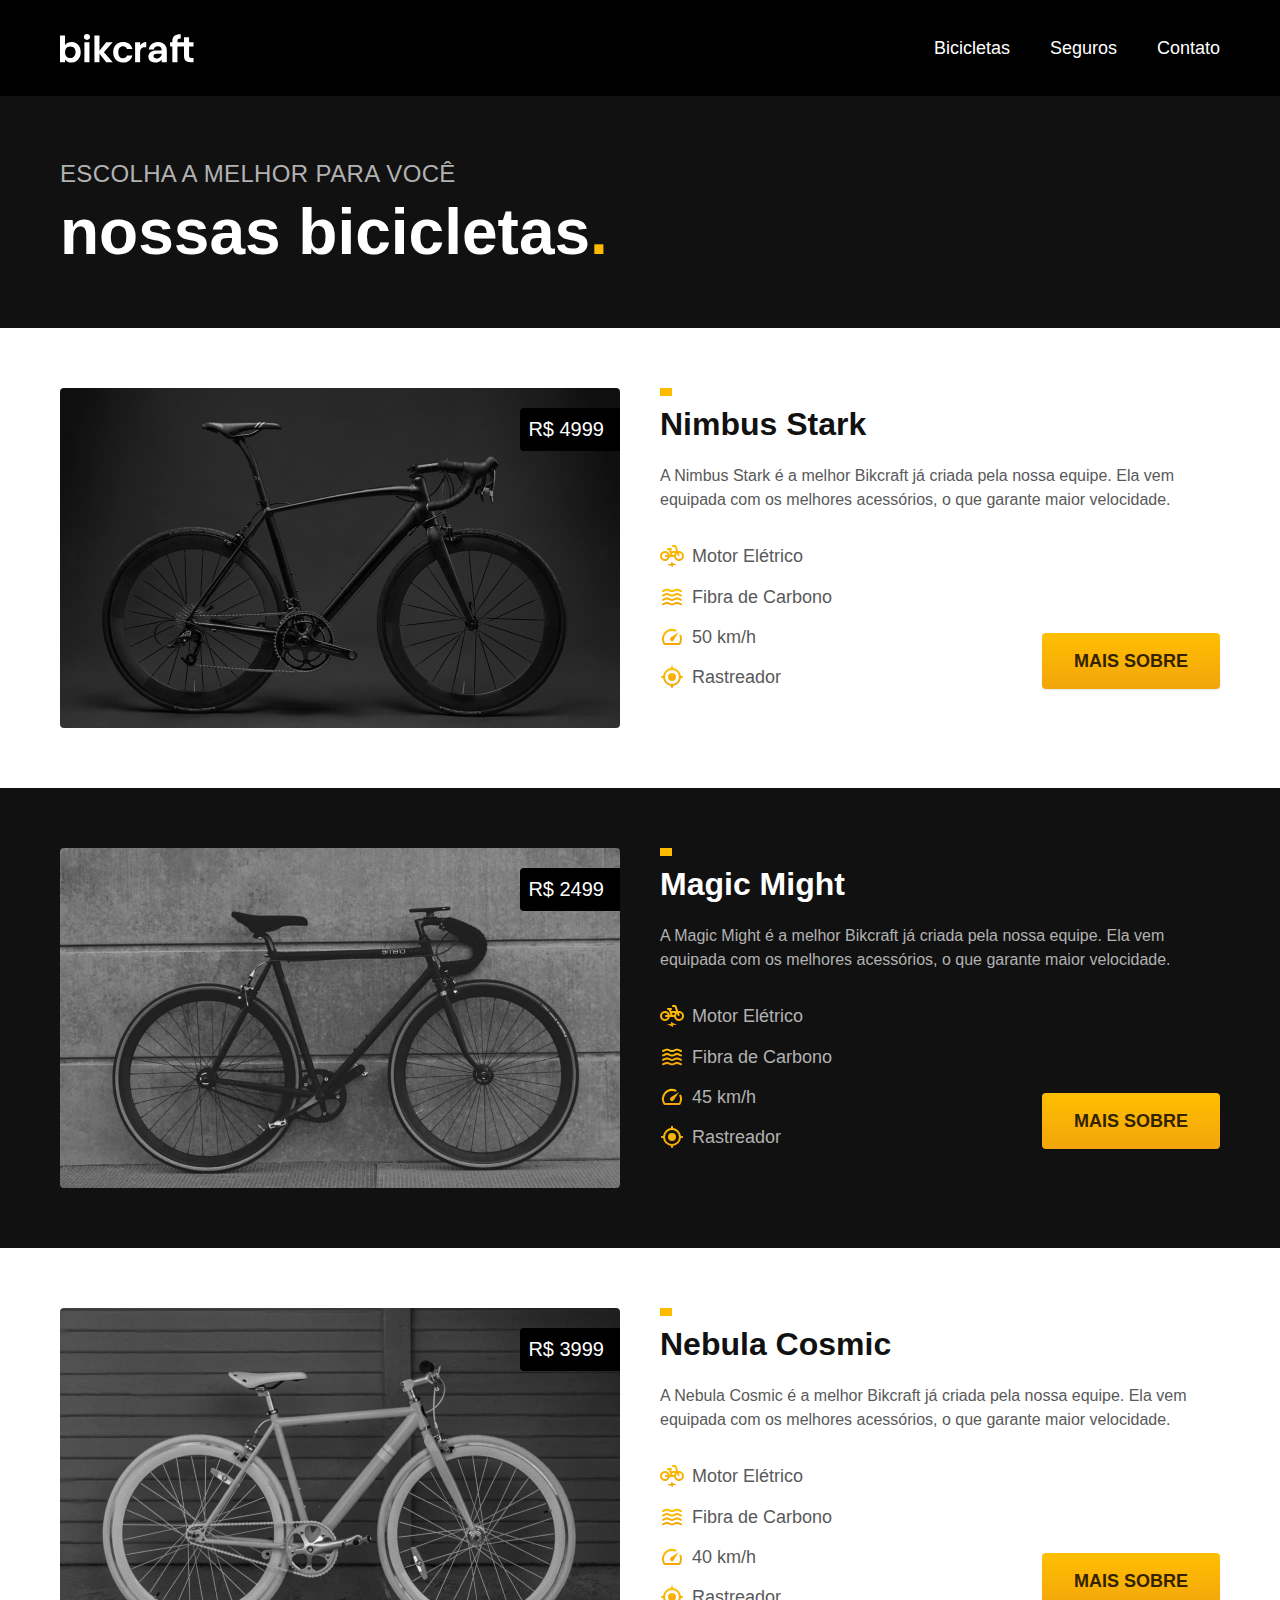
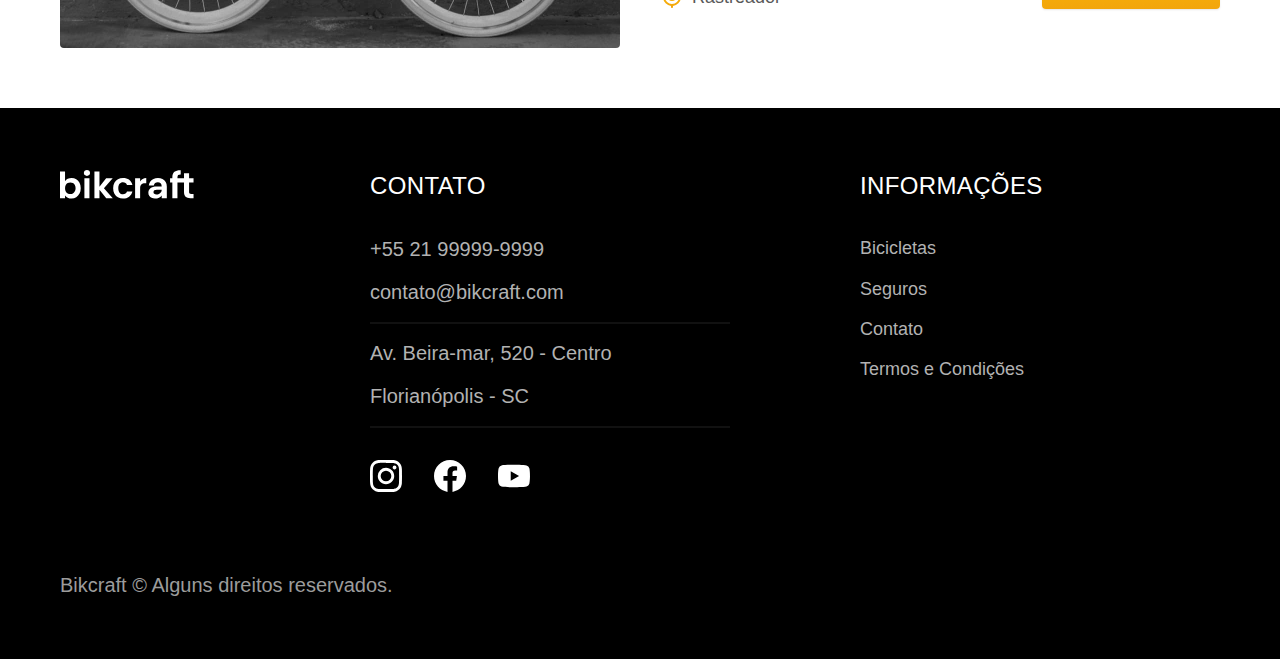
==== bicicletas.html @ 8ae5175b "create term and bikes pages" ====
<!DOCTYPE html>
<html lang="en">

<head>
  <meta charset="UTF-8">
  <meta http-equiv="X-UA-Compatible" content="IE=edge">
  <meta name="viewport" content="width=device-width, initial-scale=1.0">
  <title>Bicicletas | Bikcraft - Bicicletas Elétricas</title>
  <meta name="description" content="Bicicletas.">

  <link rel="stylesheet" href="./css/style.css">

  <!-- <link rel="preconnect" href="https://fonts.googleapis.com">
  <link rel="preconnect" href="https://fonts.gstatic.com" crossorigin>
  <link href="https://fonts.googleapis.com/css2?family=Poppins:wght@400;600&family=Roboto:wght@400;500&family=Merriweather:ital,wght@1,900&display=swap" rel="stylesheet"> -->
</head>



<bod id='bicicletas'>
  <header class="header-bg">
    <div class="header container">
      <a href="./"><img src="./img/bikcraft.svg" alt="bikcraft"></a>
      <nav aria-label="primaria">
        <ul class="header-menu font-1-m cor-0">
          <li><a href="./bicicletas.html">Bicicletas</a></li>
          <li><a href="./seguros.html">Seguros</a></li>
          <li><a href="./contato.html">Contato</a></li>
        </ul>
      </nav>
    </div>
  </header>

  <main>
    <div class="titulo-bg">
      <div class="titulo container">
        <p class="font-2-l-b cor-5">Escolha a melhor para você</p>
        <h1 class="font-1-xxl cor-0">nossas bicicletas<span class="cor-p1">.</span></h1>
      </div>
    </div>

    <div class="bicicletas container">
      <div class="bicicletas-imagem">
        <img src="./img/bicicletas/nimbus.jpg" alt="Bicicleta preta">
        <span class="font-2-m cor-0">R$ 4999</span>
      </div>
      <div class="bicicletas-conteudo">
        <h2 class="font-1-xl">Nimbus Stark</h2>
        <p class="font-2-s cor-8">A Nimbus Stark é a melhor Bikcraft já criada pela nossa equipe. Ela vem equipada com os melhores acessórios, o que garante maior velocidade.</p>
        <ul class="font-1-m cor-8">
          <li>
            <img src="./img/icones/eletrica.svg" alt="">
            Motor Elétrico
          </li>
          <li>
            <img src="./img/icones/carbono.svg" alt="">
            Fibra de Carbono
          </li>
          <li>
            <img src="./img/icones/velocidade.svg" alt="">
            50 km/h
          </li>
          <li>
            <img src="./img/icones/rastreador.svg" alt="">
            Rastreador
          </li>
        </ul>
        <a class="botao seta" href="./bicicletas/nimbus.html">Mais Sobre</a>
      </div>
    </div>

    <div class="bicicletas-bg">
      <div class="bicicletas container">
        <div class="bicicletas-imagem">
          <img src="./img/bicicletas/magic.jpg" alt="Bicicleta preta">
          <span class="font-2-m cor-0">R$ 2499</span>
        </div>
        <div class="bicicletas-conteudo">
          <h2 class="font-1-xl cor-0">Magic Might</h2>
          <p class="font-2-s cor-5">A Magic Might é a melhor Bikcraft já criada pela nossa equipe. Ela vem equipada com os melhores acessórios, o que garante maior velocidade.</p>
          <ul class="font-1-m cor-5">
            <li>
              <img src="./img/icones/eletrica.svg" alt="">
              Motor Elétrico
            </li>
            <li>
              <img src="./img/icones/carbono.svg" alt="">
              Fibra de Carbono
            </li>
            <li>
              <img src="./img/icones/velocidade.svg" alt="">
              45 km/h
            </li>
            <li>
              <img src="./img/icones/rastreador.svg" alt="">
              Rastreador
            </li>
          </ul>
          <a class="botao seta" href="./bicicletas/magic.html">Mais sobre</a>
        </div>
      </div>
    </div>

    <div class="bicicletas container">
      <div class="bicicletas-imagem">
        <img src="./img/bicicletas/nebula.jpg" alt="Bicicleta preta">
        <span class="font-2-m cor-0">R$ 3999</span>
      </div>
      <div class="bicicletas-conteudo">
        <h2 class="font-1-xl">Nebula Cosmic</h2>
        <p class="font-2-s cor-8">A Nebula Cosmic é a melhor Bikcraft já criada pela nossa equipe. Ela vem equipada com os melhores acessórios, o que garante maior velocidade.</p>
        <ul class="font-1-m cor-8">
          <li>
            <img src="./img/icones/eletrica.svg" alt="">
            Motor Elétrico
          </li>
          <li>
            <img src="./img/icones/carbono.svg" alt="">
            Fibra de Carbono
          </li>
          <li>
            <img src="./img/icones/velocidade.svg" alt="">
            40 km/h
          </li>
          <li>
            <img src="./img/icones/rastreador.svg" alt="">
            Rastreador
          </li>
        </ul>
        <a class="botao seta" href="./bicicletas/nebula.html">Mais Sobre</a>
      </div>
    </div>
  </main>

  <footer class="footer-bg">
    <div class="footer container">
      <img src="./img/bikcraft.svg" alt="Bikcraft">
      <div class="footer-contato">
        <h3 class="font-2-l-b cor-0">Contato</h3>
        <ul class="font-2-m cor-5">
          <li><a href="tel:+5521999999999">+55 21 99999-9999</a></li>
          <li><a href="mailto:contato@bikcraft.com">contato@bikcraft.com</a></li>
          <li>Av. Beira-mar, 520 - Centro</li>
          <li>Florianópolis - SC</li>
        </ul>
        <div class="footer-redes">
          <a href="">
            <img src="./img/redes/instagram.svg" alt="Instagram">
          </a>
          <a href="">
            <img src="./img/redes/facebook.svg" alt="Facebook">
          </a>
          <a href="">
            <img src="./img/redes/youtube.svg" alt="Youtube">
          </a>
        </div>
      </div>
      <div class="footer-informacoes">
        <h3 class="font-2-l-b cor-0">Informações</h3>
        <nav>
          <ul class="font-1-m cor-5">
            <li><a href="./bicicletas.html">Bicicletas</a></li>
            <li><a href="./seguros.html">Seguros</a></li>
            <li><a href="./contato.html">Contato</a></li>
            <li><a href="./termos.html">Termos e Condições</a></li>
          </ul>
        </nav>
      </div>
      <p class="footer-copy font-2-m cor-6">Bikcraft © Alguns direitos reservados.</p>
    </div>
  </footer>
  </body>

</html>
---- css/style.css ----
@import './global/global.css';
@import './utils/tipografia.css';
@import './utils/cores.css';

@import './global/header.css';
@import './global/footer.css';

@import './utils/componentes.css';

@import './home/introducao.css';
@import './home/tecnologia.css';
@import './home/parceiros.css';
@import './home/depoimento.css';

@import './bicicletas/bicicletas-lista.css';
@import './bicicletas/bicicletas.css';
@import './termos/termos.css';

@import './seguros/seguros.css';
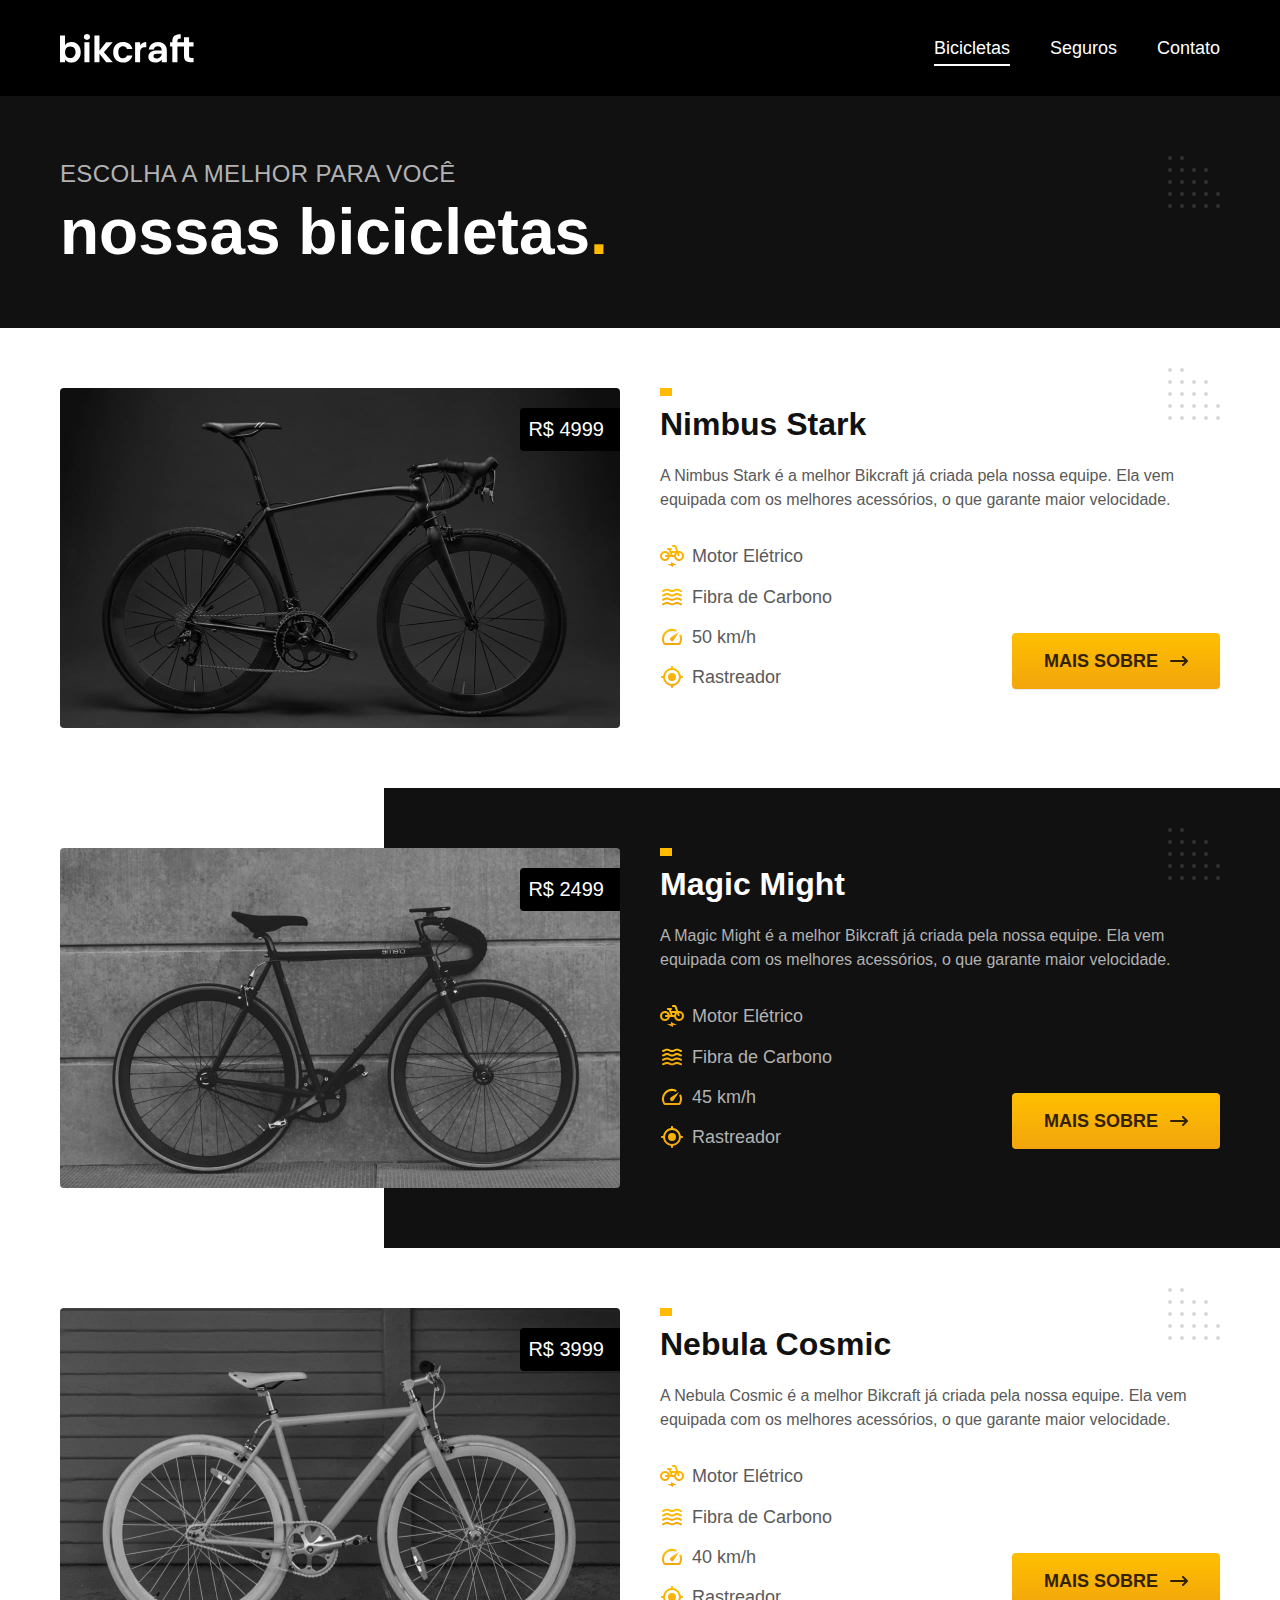
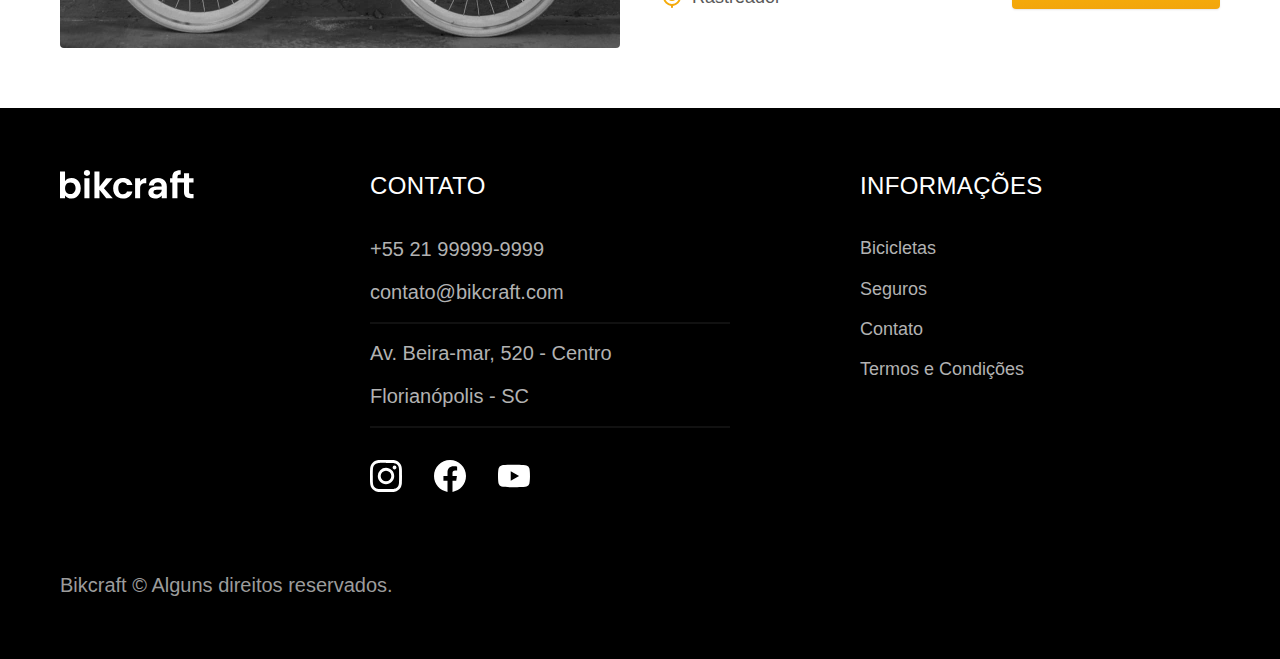
==== commit 225ff725: "Add javascript functions and styles" ====
--- a/bicicletas.html
+++ b/bicicletas.html
@@ -8,11 +8,15 @@
   <title>Bicicletas | Bikcraft - Bicicletas Elétricas</title>
   <meta name="description" content="Bicicletas.">
 
+  <link rel="preload" href="./css/style.css" as="style">
   <link rel="stylesheet" href="./css/style.css">
 
   <!-- <link rel="preconnect" href="https://fonts.googleapis.com">
   <link rel="preconnect" href="https://fonts.gstatic.com" crossorigin>
   <link href="https://fonts.googleapis.com/css2?family=Poppins:wght@400;600&family=Roboto:wght@400;500&family=Merriweather:ital,wght@1,900&display=swap" rel="stylesheet"> -->
+  <script>
+    document.documentElement.classList.add('js');
+  </script>
 </head>
 
 
@@ -169,6 +173,7 @@
       <p class="footer-copy font-2-m cor-6">Bikcraft © Alguns direitos reservados.</p>
     </div>
   </footer>
+  <script src="./js/script.js"></script>
   </body>
 
 </html>--- a/css/style.css
+++ b/css/style.css
@@ -1,6 +1,7 @@
 @import './global/global.css';
 @import './utils/tipografia.css';
 @import './utils/cores.css';
+@import './utils/animacao.css';
 
 @import './global/header.css';
 @import './global/footer.css';
@@ -14,6 +15,19 @@
 
 @import './bicicletas/bicicletas-lista.css';
 @import './bicicletas/bicicletas.css';
+@import './bicicleta/seguro.css';
+
+@import './bicicleta/bicicleta.css';
+
 @import './termos/termos.css';
 
+@import './contato/contato.css';
+@import './contato/lojas.css';
+
+@import './orcamento/orcamento.css';
+
+@import './utils/formulario.css';
+
 @import './seguros/seguros.css';
+@import './seguros/vantagens.css';
+@import './seguros/perguntas.css';
--- a/css/style.css
+++ b/css/style.css
@@ -1,6 +1,7 @@
 @import './global/global.css';
 @import './utils/tipografia.css';
 @import './utils/cores.css';
+@import './utils/animacao.css';
 
 @import './global/header.css';
 @import './global/footer.css';
@@ -14,6 +15,19 @@
 
 @import './bicicletas/bicicletas-lista.css';
 @import './bicicletas/bicicletas.css';
+@import './bicicleta/seguro.css';
+
+@import './bicicleta/bicicleta.css';
+
 @import './termos/termos.css';
 
+@import './contato/contato.css';
+@import './contato/lojas.css';
+
+@import './orcamento/orcamento.css';
+
+@import './utils/formulario.css';
+
 @import './seguros/seguros.css';
+@import './seguros/vantagens.css';
+@import './seguros/perguntas.css';
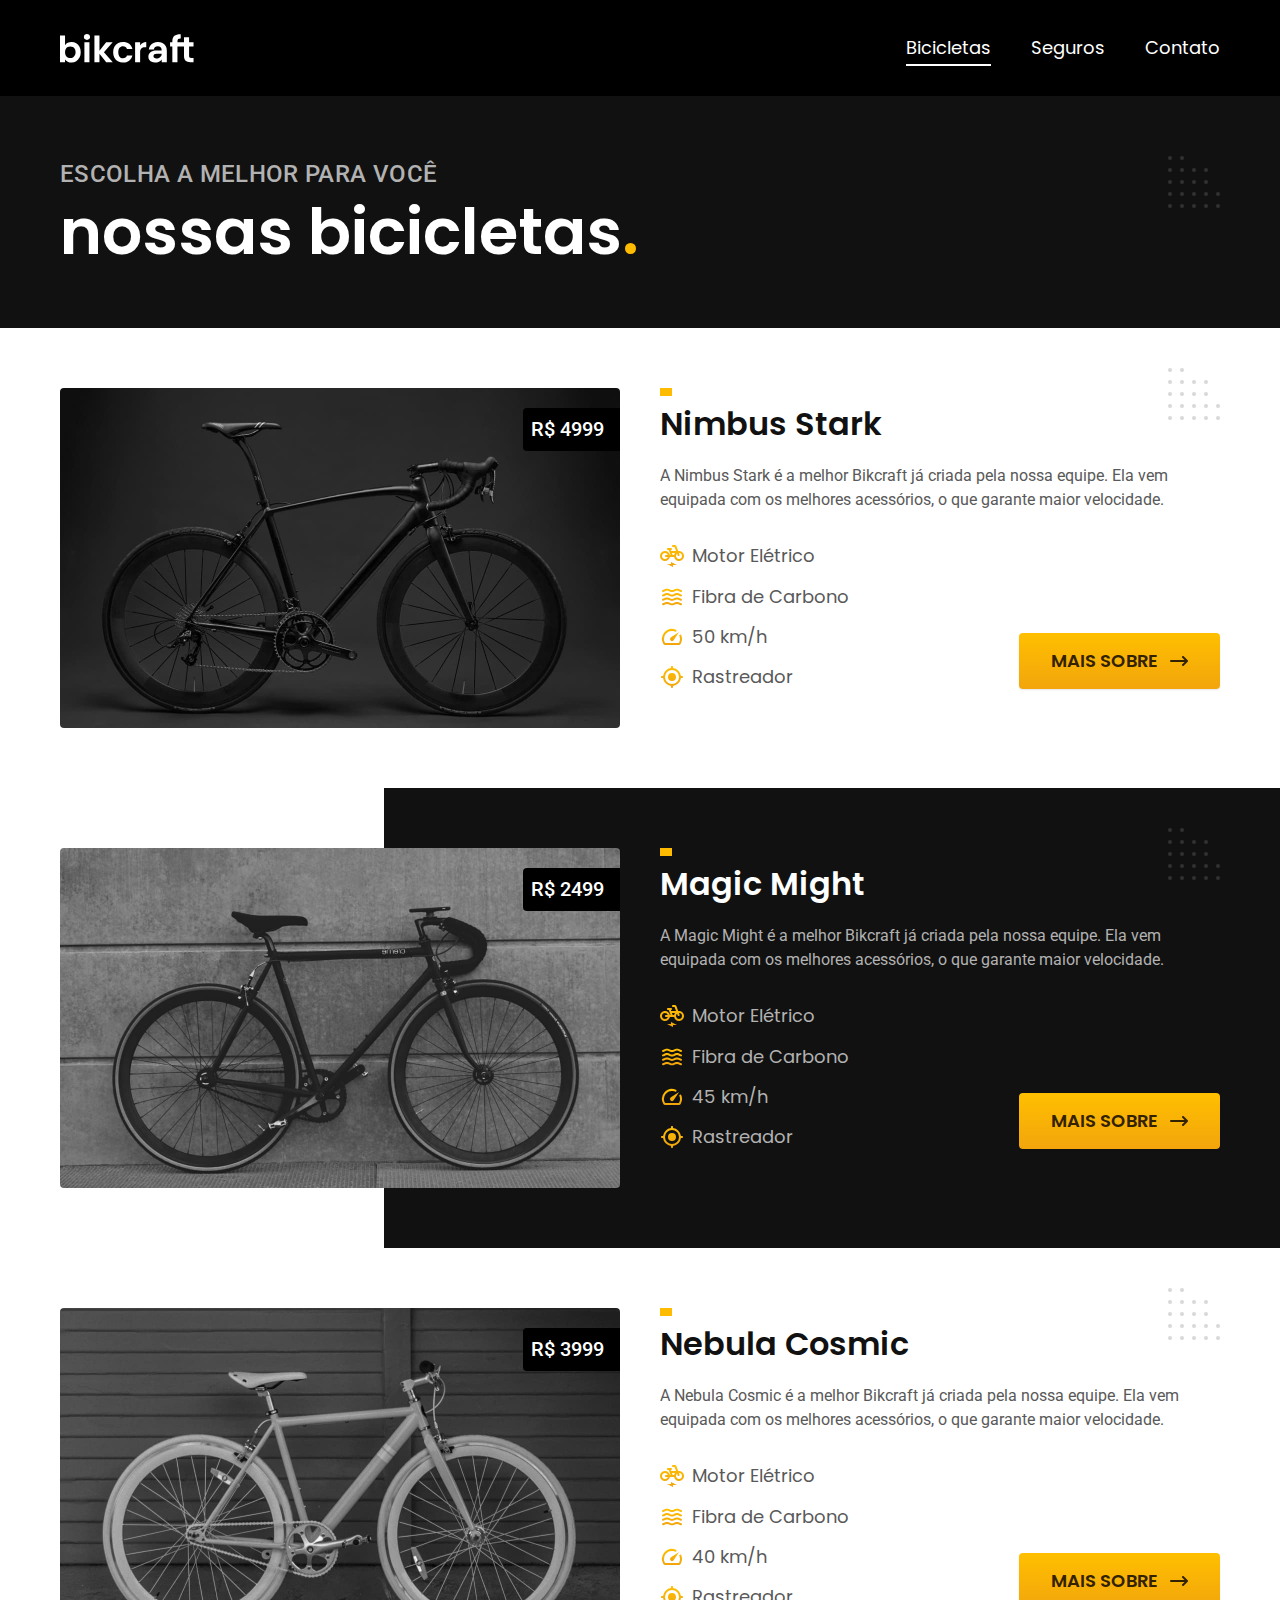
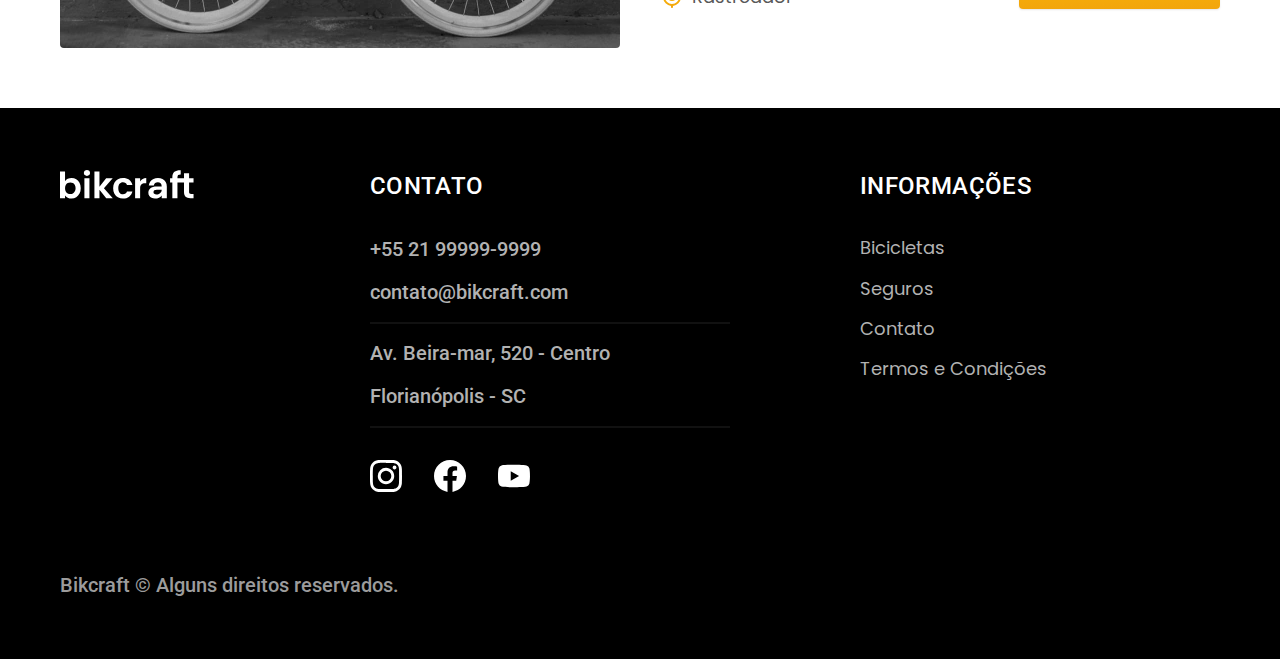
==== commit 0b911254: "optimized for production" ====
--- a/bicicletas.html
+++ b/bicicletas.html
@@ -8,12 +8,16 @@
   <title>Bicicletas | Bikcraft - Bicicletas Elétricas</title>
   <meta name="description" content="Bicicletas.">
 
-  <link rel="preload" href="./css/style.css" as="style">
-  <link rel="stylesheet" href="./css/style.css">
+  <link rel="icon" href="favicon.svg" type="image/svg+xml">
+  <link rel="preload" href="./css/style.min.css" as="style">
+  <link rel="stylesheet" href="./css/style.min.css">
 
   <!-- <link rel="preconnect" href="https://fonts.googleapis.com">
   <link rel="preconnect" href="https://fonts.gstatic.com" crossorigin>
   <link href="https://fonts.googleapis.com/css2?family=Poppins:wght@400;600&family=Roboto:wght@400;500&family=Merriweather:ital,wght@1,900&display=swap" rel="stylesheet"> -->
+  <link rel="preconnect" href="https://fonts.googleapis.com">
+  <link rel="preconnect" href="https://fonts.gstatic.com" crossorigin>
+  <link href="https://fonts.googleapis.com/css2?family=Poppins:wght@400;600&family=Roboto:wght@400;500&family=Merriweather:ital,wght@1,900&display=swap" rel="stylesheet">
   <script>
     document.documentElement.classList.add('js');
   </script>
--- a/css/style.min.css
+++ b/css/style.min.css
@@ -0,0 +1 @@
+body{margin:0;font-family:Arial,Helvetica,sans-serif;color:#111}blockquote,dd,h1,h2,h3,h4,h5,h6,p,ul{margin:0}ul{padding:0;list-style:none}a{text-decoration:none;color:inherit}img{max-width:100%;height:auto;display:block}img[src$='.jpg']{border-radius:4px}.font-1-xxl{font:600 4rem/1.125 Poppins,sans-serif}.font-1-xl{font:600 2rem/1.25 Poppins,sans-serif}.font-1-l{font:400 1.5rem/1.5 Poppins,sans-serif}.font-1-m,.font-1-m-b{font:400 1.125rem/1.35 Poppins,sans-serif}.font-1-m-b{font-weight:600}.font-1-s{font:400 1rem/1.5 Poppins,sans-serif}.font-1-xs{font:400 0.75rem/1.35 Poppins,sans-serif}.font-2-xl{font:500 2rem/1.25 Roboto,sans-serif}.font-2-l,.font-2-l-b{font:400 1.5rem/1.5 Roboto,sans-serif}.font-2-l-b{font-weight:500;letter-spacing:.015em;text-transform:uppercase}.font-2-m{font:500 1.25rem/1.35 Roboto,sans-serif}.font-2-s{font:400 1rem/1.5 Roboto,sans-serif}.font-2-xs{font:400 0.875rem/1.43 Roboto,sans-serif}@media (max-width:1200px){.font-1-xxl{font-size:3rem}.font-2-l,.font-2-l-b{font-size:1.125rem}}@media (max-width:800px){.font-1-xxl{font-size:2rem}.font-1-xl,.font-2-xl{font-size:1.5rem}}:root{--cor-12:#000000;--cor-11:#111111;--cor-10:#2e2e2e;--cor-9:#404040;--cor-8:#595959;--cor-7:#717171;--cor-6:#9c9c9c;--cor-5:#b2b2b2;--cor-4:#cccccc;--cor-3:#dedede;--cor-2:#ededed;--cor-1:#f7f7f7;--cor-0:#ffffff;--cor-p5:#332200;--cor-p4:#664400;--cor-p3:#a66f00;--cor-p2:#e4a30b;--cor-p1:#ffbb00}.cor-0{color:var(--cor-0)}.cor-1{color:var(--cor-1)}.cor-2{color:var(--cor-2)}.cor-3{color:var(--cor-3)}.cor-4{color:var(--cor-4)}.cor-5{color:var(--cor-5)}.cor-6{color:var(--cor-6)}.cor-7{color:var(--cor-7)}.cor-8{color:var(--cor-8)}.cor-9{color:var(--cor-9)}.cor-10{color:var(--cor-10)}.cor-11{color:var(--cor-11)}.cor-12{color:var(--cor-12)}.cor-p1{color:var(--cor-p1)}.cor-p2{color:var(--cor-p2)}.cor-p3{color:var(--cor-p3)}.cor-p4{color:var(--cor-p4)}.cor-p5{color:var(--cor-p5)}.js .fadeInDown{transform:translate3d(0,-20px,0)}.js .fadeInUp{transform:translate3d(0,20px,0)}.js .fadeInRight{transform:translate3d(20px,0,0)}.js .fadeInLeft{transform:translate3d(-20px,0,0)}.js [data-anime]{opacity:0}.js .anime{opacity:1;transform:none;transition:transform .8s,opacity .8s}.header-bg{background-color:var(--cor-12)}.header{flex-wrap:wrap;gap:20px;display:flex;justify-content:space-between;align-items:center;padding-top:20px;padding-bottom:20px}.header-menu{display:flex;flex-wrap:wrap;gap:40px}.header-menu a{display:inline-block;padding:16px 0;position:relative}.header-menu a::after{content:'';display:block;height:2px;width:0;background:var(--cor-0);margin-top:4px;transition:.3s;position:absolute}.header-menu a.ativo::after,.header-menu a:hover::after{width:100%}@media (max-width:800px){.header-menu{gap:20px}.header-menu a{background:var(--cor-11);padding:12px 16px;border-radius:4px}.header-menu a:hover{background-color:var(--cor-10)}.header a::after{display:none}}@media (max-width:600px){.header-menu{gap:12px}.header-menu a{padding:8px 12px;font-size:14px}}.footer-bg{background-color:var(--cor-12)}.footer{display:grid;grid-template-columns:3fr 5fr 4fr;gap:40px;padding-top:60px;padding-bottom:60px}.footer h3{margin-bottom:32px}.footer-contato ul{margin-bottom:32px}.footer li{margin-bottom:16px}.footer-contato li:nth-child(even):after{content:'';display:block;max-width:360px;height:2px;background:var(--cor-11);margin-top:16px}.footer-redes{display:flex;gap:32px}.footer a:hover{color:var(--cor-0)}.footer-copy{grid-column:1/-1;margin-top:40px}@media (max-width:800px){.footer>img{display:none}.footer{grid-template-columns:1fr 1fr}}@media (max-width:600px){.footer{grid-template-columns:1fr;gap:60px}.footer-copy{margin-top:0}}.container{box-sizing:border-box;max-width:1200px;padding-left:20px;padding-right:20px;margin-left:auto;margin-right:auto}.botao{display:inline-block;padding:16px 32px;background:linear-gradient(#ffbf00,#f2a50c);border-radius:4px;box-shadow:0 1px 2px rgba(0,0,0,.1);text-transform:uppercase;color:var(--cor-p5);font:600 1.125rem/1.35 Poppins,sans-serif;max-width:max-content;border:none;cursor:pointer}.botao:hover{background:linear-gradient(#ffb60d,#e59317)}.botao.secundario{background:var(--cor-10);color:var(--cor-2)}.botao.secundario:hover{background:var(--cor-9)}.botao.seta{display:flex;align-items:center}.botao.seta::after{content:'';display:inline-block;width:18px;height:10px;margin-left:12px;background:url('../img/icones/seta.svg');transition:transform .2s}.botao.seta:hover:after{transform:translateX(4px)}@media (max-width:600px){.botao{padding:12px 16px;font-size:1rem}}.link{display:inline-block;color:var(--cor-p1);font:500 1.5rem/1.5 Poppins,sans-serif;text-transform:uppercase}.link::after{content:'';display:block;width:100%;height:4px;background-color:currentColor}.link:hover{color:var(--cor-0)}.titulo{background:url('../img/dec/top-right.svg') no-repeat top right 20px}.titulo-bg{padding-top:60px;padding-bottom:60px;background-color:var(--cor-11)}.titulo p{margin-bottom:4px}@media (max-width:800px){.titulo{padding-top:40px;padding-bottom:40px}.titulo p{font-size:1rem;text-transform:lowercase}}.introducao-bg{background:var(--cor-12) url('../img/dec/bottom-left.svg') no-repeat bottom 160px left 20px;box-shadow:inset 0 -120px var(--cor-0)}.introducao{display:grid;grid-template-columns:1fr 1fr;gap:0 40px}.introducao-conteudo{align-self:end;padding-bottom:200px}.introducao img{width:100%;height:100%;object-fit:cover;border-radius:4px}.introducao h1{margin-bottom:32px}.introducao p{margin-bottom:20px}@media (max-width:800px){.introducao{grid-template-columns:1fr;gap:32px}.introducao h1{margin-bottom:16px}.introducao img{height:300px;width:100%}.introducao-bg{background:var(--cor-11);padding-top:40px;box-shadow:inset 0 -60px var(--cor-0)}.introducao-conteudo{padding-bottom:0}}.tecnologia-bg{background-color:var(--cor-11);box-shadow:inset 0 80px var(--cor-0),inset 0 -80px var(--cor-0)}.tecnologia{display:grid;grid-template-columns:1fr 1fr;gap:40px}.tecnologia-imagem img{width:100%;height:100%;object-fit:cover;object-position:left}.tecnologia-conteudo{padding-top:160px;padding-bottom:160px}.tecnologia-conteudo>span{display:block;margin-bottom:20px}.tecnologia-conteudo h2{margin-bottom:32px}.tecnologia-conteudo>p{margin-bottom:20px}.tecnologia-conteudo a{margin-bottom:80px}.tecnologia-vantagens{display:flex;gap:40px}.tecnologia-vantagens h3{margin-bottom:8px;width:max-content}.tecnologia-vantagens img{width:24px;margin-bottom:8px}@media (max-width:800px){.tecnologia{grid-template-columns:1fr}.tecnologia-bg{box-shadow:initial}.tecnologia-conteudo{padding-top:60px;padding-bottom:60px}.tecnologia-imagem{display:none}.tecnologia a{margin-bottom:60px}}@media (max-width:600px){.tecnologia-vantagens{flex-direction:column}}.parceiros{padding-top:60px;padding-bottom:120px}.parceiros h2{margin-bottom:60px}.parceiros ul{padding:0 20px;max-width:1400px;display:grid;grid-template-columns:repeat(4,1fr);margin:0 auto}.parceiros li{display:flex;padding:32px;border-left:2px solid var(--cor-2)}.parceiros li:first-child,.parceiros li:nth-child(5){border-left:none}.parceiros li:nth-child(n+5){border-top:2px solid var(--cor-2)}.parceiros img{margin:auto}@media (max-width:800px){.parceiros{padding-bottom:60px}.parceiros h2{margin-bottom:20px}.parceiros ul{grid-template-columns:repeat(2,1fr)}.parceiros li{padding:20px}.parceiros li:nth-child(n+3){border-top:2px solid var(--cor-2)}.parceiros li:nth-child(odd){border-left:none}}.depoimento{display:grid;grid-template-columns:1fr 1fr;background-color:var(--cor-p1);overflow:hidden}.depoimento img{width:100%;height:100%;object-fit:cover;border-radius:0}.depoimento-conteudo{padding:40px 40px 80px 80px;align-self:end;background:url('../img/dec/bottom-right-p.svg') no-repeat bottom 40px right 40px}.depoimento-conteudo p{max-width:32ch;font-family:Merriweather,serif;font-style:italic;font-weight:900;margin-bottom:32px;position:relative}.depoimento p::after,.depoimento p::before{font-size:5rem;color:var(--cor-p2);position:absolute}.depoimento p::before{content:'“';left:-50px;top:-20px}.depoimento p::after{content:'”'}@media (min-width:1200px){.depoimento img{max-height:520px}}@media (max-width:800px){.depoimento{grid-template-columns:1fr;text-align:center}.depoimento-conteudo{padding:40px 20px;justify-self:center}.depoimento img{max-height:200px}}.bicicletas-lista{padding-top:60px;padding-bottom:120px}.bicicletas-lista h2{margin-bottom:40px}.bicicletas-lista ul{display:flex;gap:40px;padding:0 20px 20px 20px;max-width:1400px;margin-left:auto;margin-right:auto;overflow-x:auto}#bicicleta .bicicletas-lista ul{padding:0 0 20px 0}.bicicletas-lista li{min-width:280px}.bicicletas-lista a{display:block}.bicicletas-lista img{margin-bottom:16px}.bicicletas-lista h3{margin-bottom:8px;display:flex;align-items:center}.bicicletas-lista h3::before{content:'';display:inline-block;height:8px;width:12px;margin-right:8px;background-color:var(--cor-p1);transition:width .2s}.bicicletas-lista a:hover h3::before{width:24px}.bicicletas-lista li span{padding-left:20px}@media (max-width:800px){.bicicletas-lista{padding-bottom:60px}.bicicletas-lista ul{gap:20px}}.bicicletas-bg{background:linear-gradient(to right,var(--cor-0) 30%,var(--cor-11) 0)}.bicicletas{display:grid;grid-template-columns:1fr 1fr;gap:40px;padding-top:60px;padding-bottom:60px;background:url('../img/dec/top-right.svg') no-repeat top 40px right 20px}.bicicletas-imagem{display:grid}.bicicletas-imagem img{grid-area:1/1}.bicicletas-imagem span{grid-area:1/1;place-self:start end;margin-top:20px;background:var(--cor-12);display:inline-block;padding:8px 16px 8px 8px;border-radius:4px 0 0 4px}.bicicletas-conteudo{display:grid;grid-template-columns:1fr auto;align-content:start}.bicicletas-conteudo h2,.bicicletas-conteudo p{grid-column:1/-1}.bicicletas h2{margin-bottom:20px}.bicicletas h2::before{content:'';display:block;width:12px;height:8px;background-color:var(--cor-p1);margin-bottom:8px}.bicicletas p{margin-bottom:32px}.bicicletas a{place-self:end}.bicicletas li{display:flex;align-items:center}.bicicletas ul{display:grid;gap:16px}.bicicletas-conteudo img{width:24px;margin-right:8px}@media (max-width:800px){.bicicletas-bg{background:var(--cor-11)}.bicicletas{grid-template-columns:1fr;gap:20px;padding-top:40px;padding-bottom:40px}}@media (max-width:600px){.bicicletas-conteudo{grid-template-columns:1fr}.bicicletas ul{font-size:1rem;grid-template-columns:1fr 1fr;margin-bottom:32px}.bicicletas a{place-self:start}}.seguro-bg{background-color:var(--cor-11);box-shadow:inset 0 120px var(--cor-0),inset 0 -120px var(--cor-12)}.seguro{display:grid;grid-template-columns:1fr 1fr;gap:40px}.seguro-imagem img{width:100%;height:100%;object-fit:cover}.seguro-conteudo{padding-top:180px;padding-bottom:180px}.seguro p{margin-bottom:20px}@media (max-width:800px){.seguro{grid-template-columns:1fr}.seguro-bg{background-color:var(--cor-11);box-shadow:inset 0 -60px var(--cor-12)}.seguro-conteudo{grid-row:1;padding-top:40px;padding-bottom:0}}.bicicleta{display:grid;grid-template-columns:1fr 1fr;align-items:start;gap:40px;padding-top:60px;padding-bottom:60px}#bicicleta .titulo p{text-transform:uppercase}.bicicleta-imagens{display:flex;flex-wrap:wrap;gap:20px}.bicicleta-imagens img{flex:1;min-width:200px}.bicicleta-imagens img:first-child{min-width:100%}.bicicleta-conteudo>p{margin-bottom:32px}.bicicleta-comprar{display:grid;grid-template-columns:max-content auto;align-items:center;justify-items:start;gap:8px 12px;margin-bottom:40px}.bicicleta-comprar a{grid-row:span 2}.bicicleta-comprar span{display:flex;align-items:center;background-color:var(--cor-12);pad:4px 8px;gap:8px;border-radius:4px}.bicicleta-conteudo h2{text-transform:uppercase;letter-spacing:.15em;margin-bottom:12px}.bicicleta-ficha,.bicicleta-informacoes{padding:32px;background-color:var(--cor-12);border-radius:4px}.bicicleta-informacoes{margin-bottom:40px;display:grid;grid-template-columns:1fr 1fr;gap:32px}.bicicleta-informacoes img{width:24px;margin-bottom:8px}.bicicleta-informacoes h3{margin-bottom:8px}.bicicleta-ficha li{padding:4px 0;display:flex;justify-content:space-between;border-bottom:1px solid var(--cor-11)}.bicicleta-ficha li:last-child{border-bottom:none}@media (max-width:800px){.bicicleta{grid-template-columns:1fr;padding-top:40px;padding-bottom:40px}.bicicleta-imagens{grid-row:2}}@media (max-width:400px){.bicicleta-informacoes{grid-template-columns:1fr}.bicicleta-comprar{grid-template-columns:1fr}}.termos{padding-top:80px;padding-bottom:80px}.termos h2{font-weight:600;margin-bottom:20px}.termos p+h2{margin-top:40px}.termos p{max-width:75ch;margin-bottom:24px}#contato{background:linear-gradient(var(--cor-11) 600px,var(--cor-1) 0)}.contato{display:grid;grid-template-columns:5fr 7fr}.contato-dados,.contato-formulario{padding:60px;box-shadow:0 1px 2px rgba(0,0,0,.1)}.contato-dados{border-radius:5px 0 0 5px;background:var(--cor-12) url('../img/dec/bottom-left.svg') no-repeat bottom 20px left 20px}.contato-formulario{border-radius:0 5px 5px 0;background:var(--cor-0) url('../img/dec/bottom-right.svg') no-repeat bottom 20px right 20px}.contato-dados h2{margin-bottom:60px}.contato-endereco{margin-bottom:32px;padding-left:28px;background:url('../img/icones/local.svg') no-repeat 0 2px}.contato-endereco p{margin-bottom:8px}.contato-meios a{display:block;max-width:max-content;margin-bottom:8px;padding-left:28px}.contato-meios a:hover{color:var(--cor-0)}.contato-meios a:first-child{background:url('../img/icones/email.svg') no-repeat 0 2px}.contato-meios a:nth-child(2){margin-bottom:32px}.contato-meios a:nth-child(3){background:url('../img/icones/telefone.svg') no-repeat 0 2px;margin-bottom:60px}.contato-redes{display:flex;gap:32px;padding-left:28px}@media (max-width:800px){.contato{grid-template-columns:1fr}.contato-dados,.contato-formulario{padding:20px}.contato-dados{border-radius:5px 5px 0 0;background:var(--cor-12)}.contato-formulario{border-radius:0 0 5px 5px}.contato-dados h2,.contato-meios a:nth-child(3){margin-bottom:32px}.contato-redes{margin-bottom:12px}}.lojas{display:grid;grid-template-columns:1fr 1fr;gap:0 40px;padding-top:120px;padding-bottom:120px}.lojas h2{grid-column:1/-1;margin-bottom:60px}.lojas img{border-radius:4px 4px 0 0}.lojas-item{border-radius:4px;background:var(--cor-0);box-shadow:rgba(0,0,0,.1)}.lojas-conteudo{display:grid;grid-template-columns:1fr 1fr;gap:32px 16px;padding:32px}.lojas-conteudo h3,.lojas-tempo{grid-column:1/-1}.lojas-dados{display:grid;gap:8px;border-left:2px solid var(--cor-2);padding-left:12px}.lojas-tempo{display:flex;align-items:center;gap:8px}@media (max-width:800px){.lojas{gap:20px;padding-top:60px;padding-bottom:60px}.lojas h2{margin-bottom:32px}.lojas-conteudo{grid-template-columns:1fr}}@media (max-width:600px){.lojas{grid-template-columns:1fr}}#orcamento{background:linear-gradient(var(--cor-11) 600px,var(--cor-1) 0)}.orcamento{display:grid;grid-template-columns:5fr 7fr;padding-bottom:120px}.orcamento h2{text-transform:uppercase;position:relative;display:flex;align-items:center}.orcamento h2::before{content:'';display:inline-block;width:4px;height:8px;background-color:var(--cor-p1);position:absolute;left:-12px}.orcamento-dados,.orcamento-produto{padding:60px;box-shadow:0 1px 2px rgba(0,0,0,.1)}.orcamento-produto{border-radius:5px 0 0 5px;background:var(--cor-12) url('../img/dec/bottom-left.svg') no-repeat bottom 20px left 20px;display:grid;grid-template-columns:1fr 1fr;gap:20px;align-content:start}.orcamento-produto>*{grid-column:1/-1}.orcamento-produto>label{grid-column:initial}.orcamento-produto label{font:400 1rem/1.5 Poppins,sans-serif;color:var(--cor-4);background-color:var(--cor-10);display:grid;grid-template-columns:auto 1fr auto;align-items:center;padding:12px 16px;border-radius:4px;cursor:pointer;border:1px solid var(--cor-10)}.orcamento-produto label::before{content:'';display:inline-block;box-sizing:border-box;width:12px;height:12px;border:1px solid var(--cor-6);border-radius:50%;margin-right:8px}.orcamento-produto input:checked+label::before{border-color:var(--cor-7);box-shadow:inset 0 0 0 3px var(--cor-0),inset 0 0 0 6px var(--cor-7)}.orcamento-produto label:hover{background-color:var(--cor-9);border-color:var(--cor-9)}.orcamento-produto input:focus+label{box-shadow:0 0 0 2px var(--cor-p1);border-color:var(--cor-12)}.orcamento-produto label span{display:none}.orcamento-produto input:checked+label span{display:inline-block}.orcamento-produto input{opacity:0;position:absolute;pointer-events:none}.orcamento-produto input:checked+label{background:var(--cor-0);color:var(--cor-11)}.orcamento-dados{border-radius:0 5px 5px 0;background:var(--cor-0) url('../img/dec/bottom-right.svg') no-repeat bottom 20px right 20px}.orcamento-conteudo{display:none}.orcamento-conteudo h2,.orcamento-dados h2:nth-of-type(n+2){margin-top:20px}#bikcraft:checked~#orcamento-bikcraft,#seguro:checked~#orcamento-seguro{display:grid;gap:20px}.orcamento-detalhes{display:none;background:var(--cor-0);padding:20px;grid-template-columns:1fr 1fr;border-radius:4px;align-items:center}.orcamento-detalhes li{display:flex;align-items:center;margin-bottom:8px}.orcamento-detalhes li img{width:16px;margin-right:8px}.orcamento-produto input:checked+label+.orcamento-detalhes{display:grid}@media (max-width:1200px){.orcamento-dados,.orcamento-produto{padding:32px}}@media (max-width:800px){.orcamento{grid-template-columns:1fr}.orcamento-produto{border-radius:5px 5px 0 0;background:var(--cor-12)}.orcamento-dados{border-radius:0 0 5px 5px}}@media (max-width:400px){.orcamento-produto{grid-template-columns:1fr}}.form{display:grid;grid-template-columns:1fr 1fr;gap:20px}.form label{display:block;font:400 1rem/1.5 Poppins,sans-serif;margin-bottom:4px}.col-2{grid-column:span 2}.form input[type=email],.form input[type=text],.form textarea{font:400 1rem/1.5 Roboto,sans-serif;background:var(--cor-1);border:1px solid var(--cor-2);padding:12px;border-radius:4px;width:100%;box-sizing:border-box}.form input[type=email]:focus,.form input[type=text]:focus,.form textarea:focus{outline:0;border-color:var(--cor-p1);background:var(--cor-0);box-shadow:0 0 0 2px #fea}@media (max-width:600px){.form{grid-template-columns:1fr}.form .col-2{grid-column:1}}.seguros-bg{background:var(--cor-11)}.seguros{padding-top:60px;padding-bottom:60px;display:grid;grid-template-columns:1fr 1fr;gap:40px;align-items:center}#seguros .seguros{padding-top:0}.seguros h2{grid-column:1/-1}.seguros-item{background-color:var(--cor-12);padding:32px 32px 32px 60px;display:grid;grid-template-columns:1fr auto;border-radius:4px}.seguros-item h3{margin-bottom:40px}.seguros-item span{grid-column:2;display:block;text-align:right}.seguros-item ul{grid-column:1/-1;margin-bottom:32px}.seguros-item li{display:flex;align-items:center;position:relative}.seguros-item li+li{margin-top:20px}.seguros-item li::before{content:'';display:inline-block;width:13px;height:9px;background-image:url('../img/icones/lista.svg');position:absolute;left:-21px}.seguros-item a{grid-column:1/-1}@media (max-width:800px){.seguros{grid-template-columns:1fr}}.vantagens-bg{background-color:var(--cor-12)}.vantagens{padding-top:120px;padding-bottom:120px}.vantagens h2{margin-bottom:60px}.vantagens ul{display:grid;grid-template-columns:repeat(auto-fit,minmax(280px,max-content));gap:40px 80px}.vantagens h3,.vantagens img{margin-bottom:8px}@media (max-width:800px){.vantagens{padding-top:60px;padding-bottom:60px}.vantagens h2{margin-bottom:40px}.vantagens ul{gap:20px}}.perguntas{padding-top:120px;padding-bottom:120px}.perguntas h2{margin-bottom:60px}.perguntas dl>div{padding:20px;border-radius:4px}.perguntas dl>div:nth-child(odd){background-color:var(--cor-1)}.perguntas button{display:grid;grid-template-columns:auto 1fr auto;align-items:center;gap:8px;border:none;background:0 0;width:100%;text-align:left}.perguntas button::before{content:'';display:inline-block;width:12px;height:8px;background-color:var(--cor-p1)}.perguntas button::after{content:'';display:inline-block;width:14px;height:6px;background:url('../img/icones/seta-abrir.svg');transition:.3s}.perguntas button:hover::after,.perguntas button[aria-expanded=true]::after{transform:rotate(180deg)}.js .perguntas dd{display:none}.js .perguntas dd.ativa{padding-left:20px;padding-top:16px;max-width:80ch;display:block}@media (max-width:800px){.perguntas{padding-top:60px;padding-bottom:60px}.perguntas h2{margin-bottom:40px}}--- a/css/style.min.css
+++ b/css/style.min.css
@@ -0,0 +1 @@
+body{margin:0;font-family:Arial,Helvetica,sans-serif;color:#111}blockquote,dd,h1,h2,h3,h4,h5,h6,p,ul{margin:0}ul{padding:0;list-style:none}a{text-decoration:none;color:inherit}img{max-width:100%;height:auto;display:block}img[src$='.jpg']{border-radius:4px}.font-1-xxl{font:600 4rem/1.125 Poppins,sans-serif}.font-1-xl{font:600 2rem/1.25 Poppins,sans-serif}.font-1-l{font:400 1.5rem/1.5 Poppins,sans-serif}.font-1-m,.font-1-m-b{font:400 1.125rem/1.35 Poppins,sans-serif}.font-1-m-b{font-weight:600}.font-1-s{font:400 1rem/1.5 Poppins,sans-serif}.font-1-xs{font:400 0.75rem/1.35 Poppins,sans-serif}.font-2-xl{font:500 2rem/1.25 Roboto,sans-serif}.font-2-l,.font-2-l-b{font:400 1.5rem/1.5 Roboto,sans-serif}.font-2-l-b{font-weight:500;letter-spacing:.015em;text-transform:uppercase}.font-2-m{font:500 1.25rem/1.35 Roboto,sans-serif}.font-2-s{font:400 1rem/1.5 Roboto,sans-serif}.font-2-xs{font:400 0.875rem/1.43 Roboto,sans-serif}@media (max-width:1200px){.font-1-xxl{font-size:3rem}.font-2-l,.font-2-l-b{font-size:1.125rem}}@media (max-width:800px){.font-1-xxl{font-size:2rem}.font-1-xl,.font-2-xl{font-size:1.5rem}}:root{--cor-12:#000000;--cor-11:#111111;--cor-10:#2e2e2e;--cor-9:#404040;--cor-8:#595959;--cor-7:#717171;--cor-6:#9c9c9c;--cor-5:#b2b2b2;--cor-4:#cccccc;--cor-3:#dedede;--cor-2:#ededed;--cor-1:#f7f7f7;--cor-0:#ffffff;--cor-p5:#332200;--cor-p4:#664400;--cor-p3:#a66f00;--cor-p2:#e4a30b;--cor-p1:#ffbb00}.cor-0{color:var(--cor-0)}.cor-1{color:var(--cor-1)}.cor-2{color:var(--cor-2)}.cor-3{color:var(--cor-3)}.cor-4{color:var(--cor-4)}.cor-5{color:var(--cor-5)}.cor-6{color:var(--cor-6)}.cor-7{color:var(--cor-7)}.cor-8{color:var(--cor-8)}.cor-9{color:var(--cor-9)}.cor-10{color:var(--cor-10)}.cor-11{color:var(--cor-11)}.cor-12{color:var(--cor-12)}.cor-p1{color:var(--cor-p1)}.cor-p2{color:var(--cor-p2)}.cor-p3{color:var(--cor-p3)}.cor-p4{color:var(--cor-p4)}.cor-p5{color:var(--cor-p5)}.js .fadeInDown{transform:translate3d(0,-20px,0)}.js .fadeInUp{transform:translate3d(0,20px,0)}.js .fadeInRight{transform:translate3d(20px,0,0)}.js .fadeInLeft{transform:translate3d(-20px,0,0)}.js [data-anime]{opacity:0}.js .anime{opacity:1;transform:none;transition:transform .8s,opacity .8s}.header-bg{background-color:var(--cor-12)}.header{flex-wrap:wrap;gap:20px;display:flex;justify-content:space-between;align-items:center;padding-top:20px;padding-bottom:20px}.header-menu{display:flex;flex-wrap:wrap;gap:40px}.header-menu a{display:inline-block;padding:16px 0;position:relative}.header-menu a::after{content:'';display:block;height:2px;width:0;background:var(--cor-0);margin-top:4px;transition:.3s;position:absolute}.header-menu a.ativo::after,.header-menu a:hover::after{width:100%}@media (max-width:800px){.header-menu{gap:20px}.header-menu a{background:var(--cor-11);padding:12px 16px;border-radius:4px}.header-menu a:hover{background-color:var(--cor-10)}.header a::after{display:none}}@media (max-width:600px){.header-menu{gap:12px}.header-menu a{padding:8px 12px;font-size:14px}}.footer-bg{background-color:var(--cor-12)}.footer{display:grid;grid-template-columns:3fr 5fr 4fr;gap:40px;padding-top:60px;padding-bottom:60px}.footer h3{margin-bottom:32px}.footer-contato ul{margin-bottom:32px}.footer li{margin-bottom:16px}.footer-contato li:nth-child(even):after{content:'';display:block;max-width:360px;height:2px;background:var(--cor-11);margin-top:16px}.footer-redes{display:flex;gap:32px}.footer a:hover{color:var(--cor-0)}.footer-copy{grid-column:1/-1;margin-top:40px}@media (max-width:800px){.footer>img{display:none}.footer{grid-template-columns:1fr 1fr}}@media (max-width:600px){.footer{grid-template-columns:1fr;gap:60px}.footer-copy{margin-top:0}}.container{box-sizing:border-box;max-width:1200px;padding-left:20px;padding-right:20px;margin-left:auto;margin-right:auto}.botao{display:inline-block;padding:16px 32px;background:linear-gradient(#ffbf00,#f2a50c);border-radius:4px;box-shadow:0 1px 2px rgba(0,0,0,.1);text-transform:uppercase;color:var(--cor-p5);font:600 1.125rem/1.35 Poppins,sans-serif;max-width:max-content;border:none;cursor:pointer}.botao:hover{background:linear-gradient(#ffb60d,#e59317)}.botao.secundario{background:var(--cor-10);color:var(--cor-2)}.botao.secundario:hover{background:var(--cor-9)}.botao.seta{display:flex;align-items:center}.botao.seta::after{content:'';display:inline-block;width:18px;height:10px;margin-left:12px;background:url('../img/icones/seta.svg');transition:transform .2s}.botao.seta:hover:after{transform:translateX(4px)}@media (max-width:600px){.botao{padding:12px 16px;font-size:1rem}}.link{display:inline-block;color:var(--cor-p1);font:500 1.5rem/1.5 Poppins,sans-serif;text-transform:uppercase}.link::after{content:'';display:block;width:100%;height:4px;background-color:currentColor}.link:hover{color:var(--cor-0)}.titulo{background:url('../img/dec/top-right.svg') no-repeat top right 20px}.titulo-bg{padding-top:60px;padding-bottom:60px;background-color:var(--cor-11)}.titulo p{margin-bottom:4px}@media (max-width:800px){.titulo{padding-top:40px;padding-bottom:40px}.titulo p{font-size:1rem;text-transform:lowercase}}.introducao-bg{background:var(--cor-12) url('../img/dec/bottom-left.svg') no-repeat bottom 160px left 20px;box-shadow:inset 0 -120px var(--cor-0)}.introducao{display:grid;grid-template-columns:1fr 1fr;gap:0 40px}.introducao-conteudo{align-self:end;padding-bottom:200px}.introducao img{width:100%;height:100%;object-fit:cover;border-radius:4px}.introducao h1{margin-bottom:32px}.introducao p{margin-bottom:20px}@media (max-width:800px){.introducao{grid-template-columns:1fr;gap:32px}.introducao h1{margin-bottom:16px}.introducao img{height:300px;width:100%}.introducao-bg{background:var(--cor-11);padding-top:40px;box-shadow:inset 0 -60px var(--cor-0)}.introducao-conteudo{padding-bottom:0}}.tecnologia-bg{background-color:var(--cor-11);box-shadow:inset 0 80px var(--cor-0),inset 0 -80px var(--cor-0)}.tecnologia{display:grid;grid-template-columns:1fr 1fr;gap:40px}.tecnologia-imagem img{width:100%;height:100%;object-fit:cover;object-position:left}.tecnologia-conteudo{padding-top:160px;padding-bottom:160px}.tecnologia-conteudo>span{display:block;margin-bottom:20px}.tecnologia-conteudo h2{margin-bottom:32px}.tecnologia-conteudo>p{margin-bottom:20px}.tecnologia-conteudo a{margin-bottom:80px}.tecnologia-vantagens{display:flex;gap:40px}.tecnologia-vantagens h3{margin-bottom:8px;width:max-content}.tecnologia-vantagens img{width:24px;margin-bottom:8px}@media (max-width:800px){.tecnologia{grid-template-columns:1fr}.tecnologia-bg{box-shadow:initial}.tecnologia-conteudo{padding-top:60px;padding-bottom:60px}.tecnologia-imagem{display:none}.tecnologia a{margin-bottom:60px}}@media (max-width:600px){.tecnologia-vantagens{flex-direction:column}}.parceiros{padding-top:60px;padding-bottom:120px}.parceiros h2{margin-bottom:60px}.parceiros ul{padding:0 20px;max-width:1400px;display:grid;grid-template-columns:repeat(4,1fr);margin:0 auto}.parceiros li{display:flex;padding:32px;border-left:2px solid var(--cor-2)}.parceiros li:first-child,.parceiros li:nth-child(5){border-left:none}.parceiros li:nth-child(n+5){border-top:2px solid var(--cor-2)}.parceiros img{margin:auto}@media (max-width:800px){.parceiros{padding-bottom:60px}.parceiros h2{margin-bottom:20px}.parceiros ul{grid-template-columns:repeat(2,1fr)}.parceiros li{padding:20px}.parceiros li:nth-child(n+3){border-top:2px solid var(--cor-2)}.parceiros li:nth-child(odd){border-left:none}}.depoimento{display:grid;grid-template-columns:1fr 1fr;background-color:var(--cor-p1);overflow:hidden}.depoimento img{width:100%;height:100%;object-fit:cover;border-radius:0}.depoimento-conteudo{padding:40px 40px 80px 80px;align-self:end;background:url('../img/dec/bottom-right-p.svg') no-repeat bottom 40px right 40px}.depoimento-conteudo p{max-width:32ch;font-family:Merriweather,serif;font-style:italic;font-weight:900;margin-bottom:32px;position:relative}.depoimento p::after,.depoimento p::before{font-size:5rem;color:var(--cor-p2);position:absolute}.depoimento p::before{content:'“';left:-50px;top:-20px}.depoimento p::after{content:'”'}@media (min-width:1200px){.depoimento img{max-height:520px}}@media (max-width:800px){.depoimento{grid-template-columns:1fr;text-align:center}.depoimento-conteudo{padding:40px 20px;justify-self:center}.depoimento img{max-height:200px}}.bicicletas-lista{padding-top:60px;padding-bottom:120px}.bicicletas-lista h2{margin-bottom:40px}.bicicletas-lista ul{display:flex;gap:40px;padding:0 20px 20px 20px;max-width:1400px;margin-left:auto;margin-right:auto;overflow-x:auto}#bicicleta .bicicletas-lista ul{padding:0 0 20px 0}.bicicletas-lista li{min-width:280px}.bicicletas-lista a{display:block}.bicicletas-lista img{margin-bottom:16px}.bicicletas-lista h3{margin-bottom:8px;display:flex;align-items:center}.bicicletas-lista h3::before{content:'';display:inline-block;height:8px;width:12px;margin-right:8px;background-color:var(--cor-p1);transition:width .2s}.bicicletas-lista a:hover h3::before{width:24px}.bicicletas-lista li span{padding-left:20px}@media (max-width:800px){.bicicletas-lista{padding-bottom:60px}.bicicletas-lista ul{gap:20px}}.bicicletas-bg{background:linear-gradient(to right,var(--cor-0) 30%,var(--cor-11) 0)}.bicicletas{display:grid;grid-template-columns:1fr 1fr;gap:40px;padding-top:60px;padding-bottom:60px;background:url('../img/dec/top-right.svg') no-repeat top 40px right 20px}.bicicletas-imagem{display:grid}.bicicletas-imagem img{grid-area:1/1}.bicicletas-imagem span{grid-area:1/1;place-self:start end;margin-top:20px;background:var(--cor-12);display:inline-block;padding:8px 16px 8px 8px;border-radius:4px 0 0 4px}.bicicletas-conteudo{display:grid;grid-template-columns:1fr auto;align-content:start}.bicicletas-conteudo h2,.bicicletas-conteudo p{grid-column:1/-1}.bicicletas h2{margin-bottom:20px}.bicicletas h2::before{content:'';display:block;width:12px;height:8px;background-color:var(--cor-p1);margin-bottom:8px}.bicicletas p{margin-bottom:32px}.bicicletas a{place-self:end}.bicicletas li{display:flex;align-items:center}.bicicletas ul{display:grid;gap:16px}.bicicletas-conteudo img{width:24px;margin-right:8px}@media (max-width:800px){.bicicletas-bg{background:var(--cor-11)}.bicicletas{grid-template-columns:1fr;gap:20px;padding-top:40px;padding-bottom:40px}}@media (max-width:600px){.bicicletas-conteudo{grid-template-columns:1fr}.bicicletas ul{font-size:1rem;grid-template-columns:1fr 1fr;margin-bottom:32px}.bicicletas a{place-self:start}}.seguro-bg{background-color:var(--cor-11);box-shadow:inset 0 120px var(--cor-0),inset 0 -120px var(--cor-12)}.seguro{display:grid;grid-template-columns:1fr 1fr;gap:40px}.seguro-imagem img{width:100%;height:100%;object-fit:cover}.seguro-conteudo{padding-top:180px;padding-bottom:180px}.seguro p{margin-bottom:20px}@media (max-width:800px){.seguro{grid-template-columns:1fr}.seguro-bg{background-color:var(--cor-11);box-shadow:inset 0 -60px var(--cor-12)}.seguro-conteudo{grid-row:1;padding-top:40px;padding-bottom:0}}.bicicleta{display:grid;grid-template-columns:1fr 1fr;align-items:start;gap:40px;padding-top:60px;padding-bottom:60px}#bicicleta .titulo p{text-transform:uppercase}.bicicleta-imagens{display:flex;flex-wrap:wrap;gap:20px}.bicicleta-imagens img{flex:1;min-width:200px}.bicicleta-imagens img:first-child{min-width:100%}.bicicleta-conteudo>p{margin-bottom:32px}.bicicleta-comprar{display:grid;grid-template-columns:max-content auto;align-items:center;justify-items:start;gap:8px 12px;margin-bottom:40px}.bicicleta-comprar a{grid-row:span 2}.bicicleta-comprar span{display:flex;align-items:center;background-color:var(--cor-12);pad:4px 8px;gap:8px;border-radius:4px}.bicicleta-conteudo h2{text-transform:uppercase;letter-spacing:.15em;margin-bottom:12px}.bicicleta-ficha,.bicicleta-informacoes{padding:32px;background-color:var(--cor-12);border-radius:4px}.bicicleta-informacoes{margin-bottom:40px;display:grid;grid-template-columns:1fr 1fr;gap:32px}.bicicleta-informacoes img{width:24px;margin-bottom:8px}.bicicleta-informacoes h3{margin-bottom:8px}.bicicleta-ficha li{padding:4px 0;display:flex;justify-content:space-between;border-bottom:1px solid var(--cor-11)}.bicicleta-ficha li:last-child{border-bottom:none}@media (max-width:800px){.bicicleta{grid-template-columns:1fr;padding-top:40px;padding-bottom:40px}.bicicleta-imagens{grid-row:2}}@media (max-width:400px){.bicicleta-informacoes{grid-template-columns:1fr}.bicicleta-comprar{grid-template-columns:1fr}}.termos{padding-top:80px;padding-bottom:80px}.termos h2{font-weight:600;margin-bottom:20px}.termos p+h2{margin-top:40px}.termos p{max-width:75ch;margin-bottom:24px}#contato{background:linear-gradient(var(--cor-11) 600px,var(--cor-1) 0)}.contato{display:grid;grid-template-columns:5fr 7fr}.contato-dados,.contato-formulario{padding:60px;box-shadow:0 1px 2px rgba(0,0,0,.1)}.contato-dados{border-radius:5px 0 0 5px;background:var(--cor-12) url('../img/dec/bottom-left.svg') no-repeat bottom 20px left 20px}.contato-formulario{border-radius:0 5px 5px 0;background:var(--cor-0) url('../img/dec/bottom-right.svg') no-repeat bottom 20px right 20px}.contato-dados h2{margin-bottom:60px}.contato-endereco{margin-bottom:32px;padding-left:28px;background:url('../img/icones/local.svg') no-repeat 0 2px}.contato-endereco p{margin-bottom:8px}.contato-meios a{display:block;max-width:max-content;margin-bottom:8px;padding-left:28px}.contato-meios a:hover{color:var(--cor-0)}.contato-meios a:first-child{background:url('../img/icones/email.svg') no-repeat 0 2px}.contato-meios a:nth-child(2){margin-bottom:32px}.contato-meios a:nth-child(3){background:url('../img/icones/telefone.svg') no-repeat 0 2px;margin-bottom:60px}.contato-redes{display:flex;gap:32px;padding-left:28px}@media (max-width:800px){.contato{grid-template-columns:1fr}.contato-dados,.contato-formulario{padding:20px}.contato-dados{border-radius:5px 5px 0 0;background:var(--cor-12)}.contato-formulario{border-radius:0 0 5px 5px}.contato-dados h2,.contato-meios a:nth-child(3){margin-bottom:32px}.contato-redes{margin-bottom:12px}}.lojas{display:grid;grid-template-columns:1fr 1fr;gap:0 40px;padding-top:120px;padding-bottom:120px}.lojas h2{grid-column:1/-1;margin-bottom:60px}.lojas img{border-radius:4px 4px 0 0}.lojas-item{border-radius:4px;background:var(--cor-0);box-shadow:rgba(0,0,0,.1)}.lojas-conteudo{display:grid;grid-template-columns:1fr 1fr;gap:32px 16px;padding:32px}.lojas-conteudo h3,.lojas-tempo{grid-column:1/-1}.lojas-dados{display:grid;gap:8px;border-left:2px solid var(--cor-2);padding-left:12px}.lojas-tempo{display:flex;align-items:center;gap:8px}@media (max-width:800px){.lojas{gap:20px;padding-top:60px;padding-bottom:60px}.lojas h2{margin-bottom:32px}.lojas-conteudo{grid-template-columns:1fr}}@media (max-width:600px){.lojas{grid-template-columns:1fr}}#orcamento{background:linear-gradient(var(--cor-11) 600px,var(--cor-1) 0)}.orcamento{display:grid;grid-template-columns:5fr 7fr;padding-bottom:120px}.orcamento h2{text-transform:uppercase;position:relative;display:flex;align-items:center}.orcamento h2::before{content:'';display:inline-block;width:4px;height:8px;background-color:var(--cor-p1);position:absolute;left:-12px}.orcamento-dados,.orcamento-produto{padding:60px;box-shadow:0 1px 2px rgba(0,0,0,.1)}.orcamento-produto{border-radius:5px 0 0 5px;background:var(--cor-12) url('../img/dec/bottom-left.svg') no-repeat bottom 20px left 20px;display:grid;grid-template-columns:1fr 1fr;gap:20px;align-content:start}.orcamento-produto>*{grid-column:1/-1}.orcamento-produto>label{grid-column:initial}.orcamento-produto label{font:400 1rem/1.5 Poppins,sans-serif;color:var(--cor-4);background-color:var(--cor-10);display:grid;grid-template-columns:auto 1fr auto;align-items:center;padding:12px 16px;border-radius:4px;cursor:pointer;border:1px solid var(--cor-10)}.orcamento-produto label::before{content:'';display:inline-block;box-sizing:border-box;width:12px;height:12px;border:1px solid var(--cor-6);border-radius:50%;margin-right:8px}.orcamento-produto input:checked+label::before{border-color:var(--cor-7);box-shadow:inset 0 0 0 3px var(--cor-0),inset 0 0 0 6px var(--cor-7)}.orcamento-produto label:hover{background-color:var(--cor-9);border-color:var(--cor-9)}.orcamento-produto input:focus+label{box-shadow:0 0 0 2px var(--cor-p1);border-color:var(--cor-12)}.orcamento-produto label span{display:none}.orcamento-produto input:checked+label span{display:inline-block}.orcamento-produto input{opacity:0;position:absolute;pointer-events:none}.orcamento-produto input:checked+label{background:var(--cor-0);color:var(--cor-11)}.orcamento-dados{border-radius:0 5px 5px 0;background:var(--cor-0) url('../img/dec/bottom-right.svg') no-repeat bottom 20px right 20px}.orcamento-conteudo{display:none}.orcamento-conteudo h2,.orcamento-dados h2:nth-of-type(n+2){margin-top:20px}#bikcraft:checked~#orcamento-bikcraft,#seguro:checked~#orcamento-seguro{display:grid;gap:20px}.orcamento-detalhes{display:none;background:var(--cor-0);padding:20px;grid-template-columns:1fr 1fr;border-radius:4px;align-items:center}.orcamento-detalhes li{display:flex;align-items:center;margin-bottom:8px}.orcamento-detalhes li img{width:16px;margin-right:8px}.orcamento-produto input:checked+label+.orcamento-detalhes{display:grid}@media (max-width:1200px){.orcamento-dados,.orcamento-produto{padding:32px}}@media (max-width:800px){.orcamento{grid-template-columns:1fr}.orcamento-produto{border-radius:5px 5px 0 0;background:var(--cor-12)}.orcamento-dados{border-radius:0 0 5px 5px}}@media (max-width:400px){.orcamento-produto{grid-template-columns:1fr}}.form{display:grid;grid-template-columns:1fr 1fr;gap:20px}.form label{display:block;font:400 1rem/1.5 Poppins,sans-serif;margin-bottom:4px}.col-2{grid-column:span 2}.form input[type=email],.form input[type=text],.form textarea{font:400 1rem/1.5 Roboto,sans-serif;background:var(--cor-1);border:1px solid var(--cor-2);padding:12px;border-radius:4px;width:100%;box-sizing:border-box}.form input[type=email]:focus,.form input[type=text]:focus,.form textarea:focus{outline:0;border-color:var(--cor-p1);background:var(--cor-0);box-shadow:0 0 0 2px #fea}@media (max-width:600px){.form{grid-template-columns:1fr}.form .col-2{grid-column:1}}.seguros-bg{background:var(--cor-11)}.seguros{padding-top:60px;padding-bottom:60px;display:grid;grid-template-columns:1fr 1fr;gap:40px;align-items:center}#seguros .seguros{padding-top:0}.seguros h2{grid-column:1/-1}.seguros-item{background-color:var(--cor-12);padding:32px 32px 32px 60px;display:grid;grid-template-columns:1fr auto;border-radius:4px}.seguros-item h3{margin-bottom:40px}.seguros-item span{grid-column:2;display:block;text-align:right}.seguros-item ul{grid-column:1/-1;margin-bottom:32px}.seguros-item li{display:flex;align-items:center;position:relative}.seguros-item li+li{margin-top:20px}.seguros-item li::before{content:'';display:inline-block;width:13px;height:9px;background-image:url('../img/icones/lista.svg');position:absolute;left:-21px}.seguros-item a{grid-column:1/-1}@media (max-width:800px){.seguros{grid-template-columns:1fr}}.vantagens-bg{background-color:var(--cor-12)}.vantagens{padding-top:120px;padding-bottom:120px}.vantagens h2{margin-bottom:60px}.vantagens ul{display:grid;grid-template-columns:repeat(auto-fit,minmax(280px,max-content));gap:40px 80px}.vantagens h3,.vantagens img{margin-bottom:8px}@media (max-width:800px){.vantagens{padding-top:60px;padding-bottom:60px}.vantagens h2{margin-bottom:40px}.vantagens ul{gap:20px}}.perguntas{padding-top:120px;padding-bottom:120px}.perguntas h2{margin-bottom:60px}.perguntas dl>div{padding:20px;border-radius:4px}.perguntas dl>div:nth-child(odd){background-color:var(--cor-1)}.perguntas button{display:grid;grid-template-columns:auto 1fr auto;align-items:center;gap:8px;border:none;background:0 0;width:100%;text-align:left}.perguntas button::before{content:'';display:inline-block;width:12px;height:8px;background-color:var(--cor-p1)}.perguntas button::after{content:'';display:inline-block;width:14px;height:6px;background:url('../img/icones/seta-abrir.svg');transition:.3s}.perguntas button:hover::after,.perguntas button[aria-expanded=true]::after{transform:rotate(180deg)}.js .perguntas dd{display:none}.js .perguntas dd.ativa{padding-left:20px;padding-top:16px;max-width:80ch;display:block}@media (max-width:800px){.perguntas{padding-top:60px;padding-bottom:60px}.perguntas h2{margin-bottom:40px}}